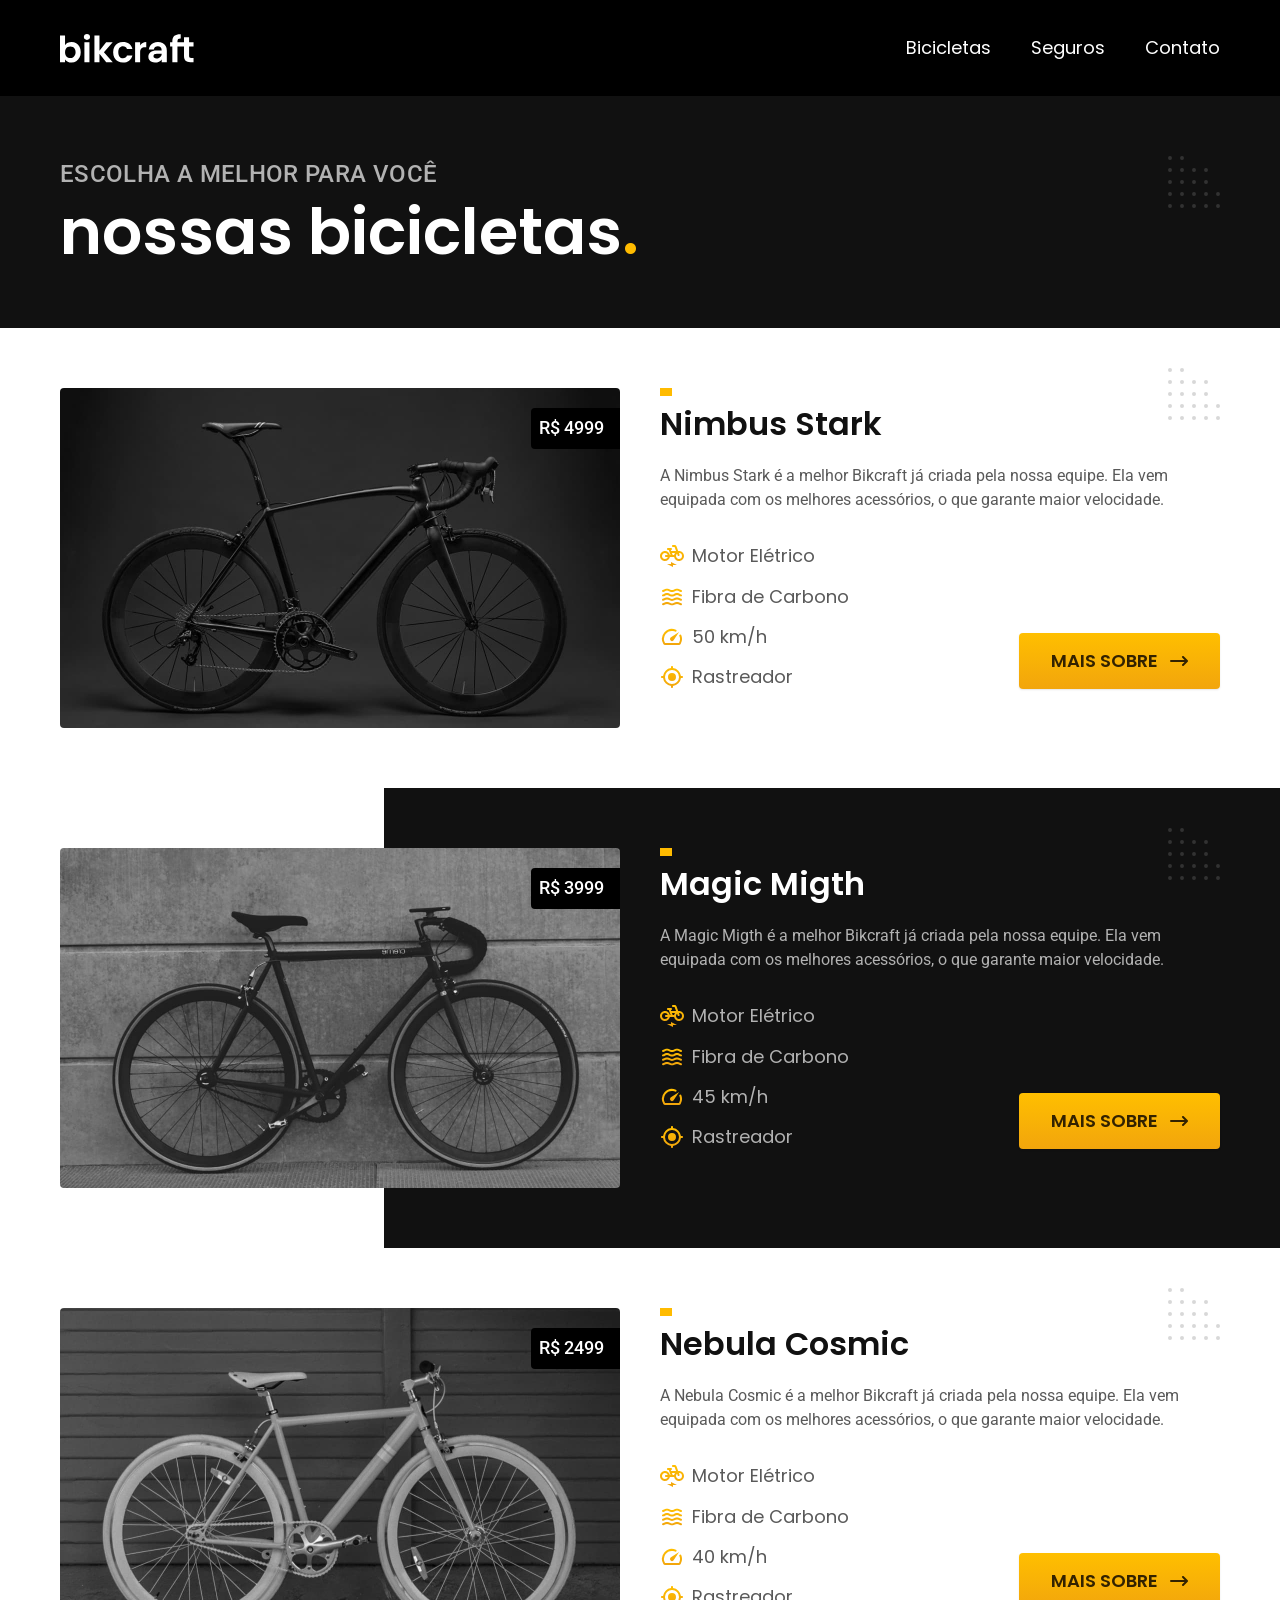
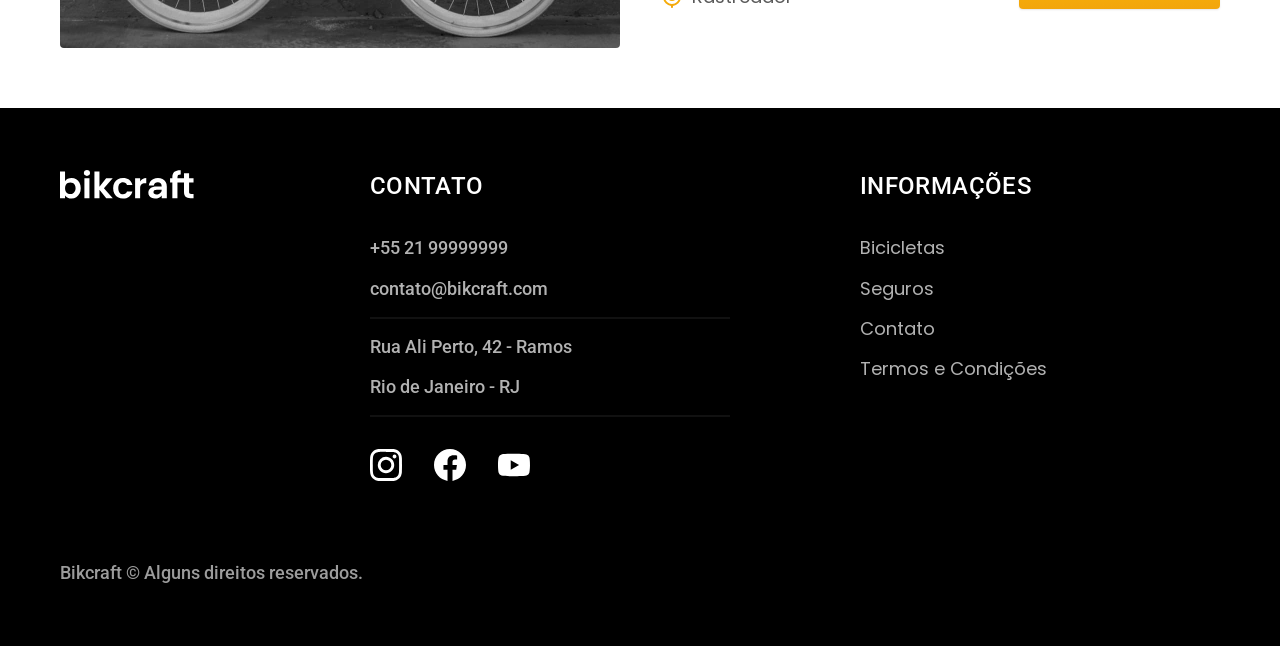
==== bicicletas.html @ 0c29f1a6 "projeto-final2" ====
<!DOCTYPE html>
<html lang="pt-br">

<head>
  <meta charset="UTF-8">
  <meta name="viewport" content="width=device-width, initial-scale=1.0">
  <title>Bicicletas | Bikcraft</title>
  <meta name="description" content="Bicicletas.">

  <link rel="preload" href="./css/style.css" as="style">
  <link rel="stylesheet" href="./css/style.css">

  <link rel="preconnect" href="https://fonts.googleapis.com">
  <link rel="preconnect" href="https://fonts.gstatic.com" crossorigin>
  <link href="https://fonts.googleapis.com/css2?family=Merriweather:ital,opsz,wght@1,18..144,900&family=Poppins:wght@400;600&family=Roboto:wght@500&display=swap" rel="stylesheet">
</head>

<body id="bicicletas">
  <header class="header-bg">
    <div class="header container">
      <a href="./"><img src="./img/bikcraft.svg" width="136" height="32" alt="Bikcraft"></a>

      <nav aria-label="primaria">
        <ul class="header-menu font-1-m cor-0">
          <li><a href="./bicicletas.html">Bicicletas</a></li>
          <li><a href="./seguros.html">Seguros</a></li>
          <li><a href="./contato.html">Contato</a></li>
        </ul>
      </nav>
    </div>
  </header>

  <main>
    <div class="titulo-bg">
      <div class="titulo container">
        <p class="font-2-l-b cor-5">Escolha a melhor para você</p>
        <h1 class="font-1-xxl cor-0">nossas bicicletas<span class="cor-p1">.</span></h1>
      </div>
    </div>

    <div class="bicicletas container">
      <div class="bicicletas-imagem">
        <img src="./img/bicicletas/nimbus.jpg" width="1120" height="680" alt="Bicicleta preta">
        <span class="font-2-m cor-0">R$ 4999</span>
      </div>
      <div class="bicicletas-conteudo">
        <h2 class="font-1-xl">Nimbus Stark</h2>
        <p class="font-2-s cor-8">A Nimbus Stark é a melhor Bikcraft já criada pela nossa equipe. Ela vem equipada com os melhores acessórios, o que garante maior velocidade.</p>
        <ul class="font-1-m cor-8">
          <li><img src="./img/icones/eletrica.svg" width="24" height="24" alt="">
            Motor Elétrico
          </li>
          <li><img src="./img/icones/carbono.svg" width="24" height="24" alt="">
            Fibra de Carbono
          </li>
          <li><img src="./img/icones/velocidade.svg" width="24" height="24" alt="">
            50 km/h
          </li>
          <li><img src="./img/icones/rastreador.svg" width="24" height="24" alt="">
            Rastreador
          </li>
        </ul>
        <a class="botao seta" href="./bicicletas/nimbus.html">Mais Sobre</a>
      </div>
    </div>

    <div class="bicicletas-bg">
      <div class="bicicletas container">
        <div class="bicicletas-imagem">
          <img src="./img/bicicletas/magic.jpg" width="1120" height="680" alt="Bicicleta preta">
          <span class="font-2-m cor-0">R$ 3999</span>
        </div>
        <div class="bicicletas-conteudo">
          <h2 class="font-1-xl cor-0">Magic Migth</h2>
          <p class="font-2-s cor-5">A Magic Migth é a melhor Bikcraft já criada pela nossa equipe. Ela vem equipada com os melhores acessórios, o que garante maior velocidade.</p>
          <ul class="font-1-m cor-5">
            <li><img src="./img/icones/eletrica.svg" width="24" height="24" alt="">
              Motor Elétrico
            </li>
            <li><img src="./img/icones/carbono.svg" width="24" height="24" alt="">
              Fibra de Carbono
            </li>
            <li><img src="./img/icones/velocidade.svg" width="24" height="24" alt="">
              45 km/h
            </li>
            <li><img src="./img/icones/rastreador.svg" width="24" height="24" alt="">
              Rastreador
            </li>
          </ul>
          <a class="botao seta" href="./bicicletas/magic.html">Mais Sobre</a>
        </div>
      </div>
    </div>

    <div class="bicicletas container">
      <div class="bicicletas-imagem">
        <img src="./img/bicicletas/nebula.jpg" width="1120" height="680" alt="Bicicleta preta">
        <span class="font-2-m cor-0">R$ 2499</span>
      </div>
      <div class="bicicletas-conteudo">
        <h2 class="font-1-xl">Nebula Cosmic</h2>
        <p class="font-2-s cor-8">A Nebula Cosmic é a melhor Bikcraft já criada pela nossa equipe. Ela vem equipada com os melhores acessórios, o que garante maior velocidade.</p>
        <ul class="font-1-m cor-8">
          <li><img src="./img/icones/eletrica.svg" width="24" height="24" alt="">
            Motor Elétrico
          </li>
          <li><img src="./img/icones/carbono.svg" width="24" height="24" alt="">
            Fibra de Carbono
          </li>
          <li><img src="./img/icones/velocidade.svg" width="24" height="24" alt="">
            40 km/h
          </li>
          <li><img src="./img/icones/rastreador.svg" width="24" height="24" alt="">
            Rastreador
          </li>
        </ul>
        <a class="botao seta" href="./bicicletas/nebula.html">Mais Sobre</a>
      </div>
    </div>

  </main>

  <footer class="footer-bg">
    <div class="footer container">
      <img src="./img/bikcraft.svg" width="136" height="32" alt="Bikcraft">
      <div class="footer-contato">
        <h3 class="font-2-l-b cor-0">Contato</h3>
        <ul class="font-2-m cor-5">
          <li><a href="tel:+552199999999">+55 21 99999999</a></li>
          <li><a href="mailto:contato@bikcraft.com">contato@bikcraft.com</a></li>
          <li>Rua Ali Perto, 42 - Ramos</li>
          <li>Rio de Janeiro - RJ</li>
        </ul>
        <div class="footer-redes">
          <a href="./">
            <img src="./img/redes/instagram.svg" width="32" height="32" alt="Instagram">
          </a>
          <a href="./">
            <img src="./img/redes/facebook.svg" width="32" height="32" alt="Facebook">
          </a>
          <a href="./">
            <img src="./img/redes/youtube.svg" width="32" height="32" alt="Youtube">
          </a>
        </div>
      </div>
      <div class="footer-informacoes">
        <h3 class="font-2-l-b cor-0">Informações</h3>
        <nav>
          <ul class="font-1-m cor-5">
            <li><a href="./bicicletas.html">Bicicletas</a></li>
            <li><a href="./seguros.html">Seguros</a></li>
            <li><a href="./contato.html">Contato</a></li>
            <li><a href="./termos.html">Termos e Condições</a></li>
          </ul>
        </nav>
      </div>
      <p class="footer-copy font-2-m cor-6">Bikcraft © Alguns direitos reservados.</p>
    </div>
  </footer>
---- css/style.css ----
@import "./global/global.css";
@import "./utilidades/tipografia.css";
@import "./utilidades/cores.css";

@import "./global/header.css";
@import "./global/footer.css";

/* Utilidades */
@import "./utilidades/componentes.css";
@import "./utilidades/formulario.css";

/* Home */
@import "./home/introducao.css";
@import "./home/tecnologia.css";
@import "./home/parceiros.css";
@import "./home/depoimento.css";

/* Bicicletas */
@import "./bicicletas/bicicletas-lista.css";
@import "./bicicletas/bicicletas.css";

/* Bicicleta */
@import "./bicicleta/bicicleta.css";
@import "./bicicleta/seguro.css";

/* Seguros */
@import "./seguros/seguros.css";
@import "./seguros/vantagens.css";
@import "./seguros/perguntas.css";

/* Contato */
@import "./contato/contato.css";
@import "./contato/lojas.css";

/* Orcamento */
@import "./orcamento/orcamento.css";

/* Termos */
@import "./termos/termos.css";
---- css/style.css ----
@import "./global/global.css";
@import "./utilidades/tipografia.css";
@import "./utilidades/cores.css";

@import "./global/header.css";
@import "./global/footer.css";

/* Utilidades */
@import "./utilidades/componentes.css";
@import "./utilidades/formulario.css";

/* Home */
@import "./home/introducao.css";
@import "./home/tecnologia.css";
@import "./home/parceiros.css";
@import "./home/depoimento.css";

/* Bicicletas */
@import "./bicicletas/bicicletas-lista.css";
@import "./bicicletas/bicicletas.css";

/* Bicicleta */
@import "./bicicleta/bicicleta.css";
@import "./bicicleta/seguro.css";

/* Seguros */
@import "./seguros/seguros.css";
@import "./seguros/vantagens.css";
@import "./seguros/perguntas.css";

/* Contato */
@import "./contato/contato.css";
@import "./contato/lojas.css";

/* Orcamento */
@import "./orcamento/orcamento.css";

/* Termos */
@import "./termos/termos.css";
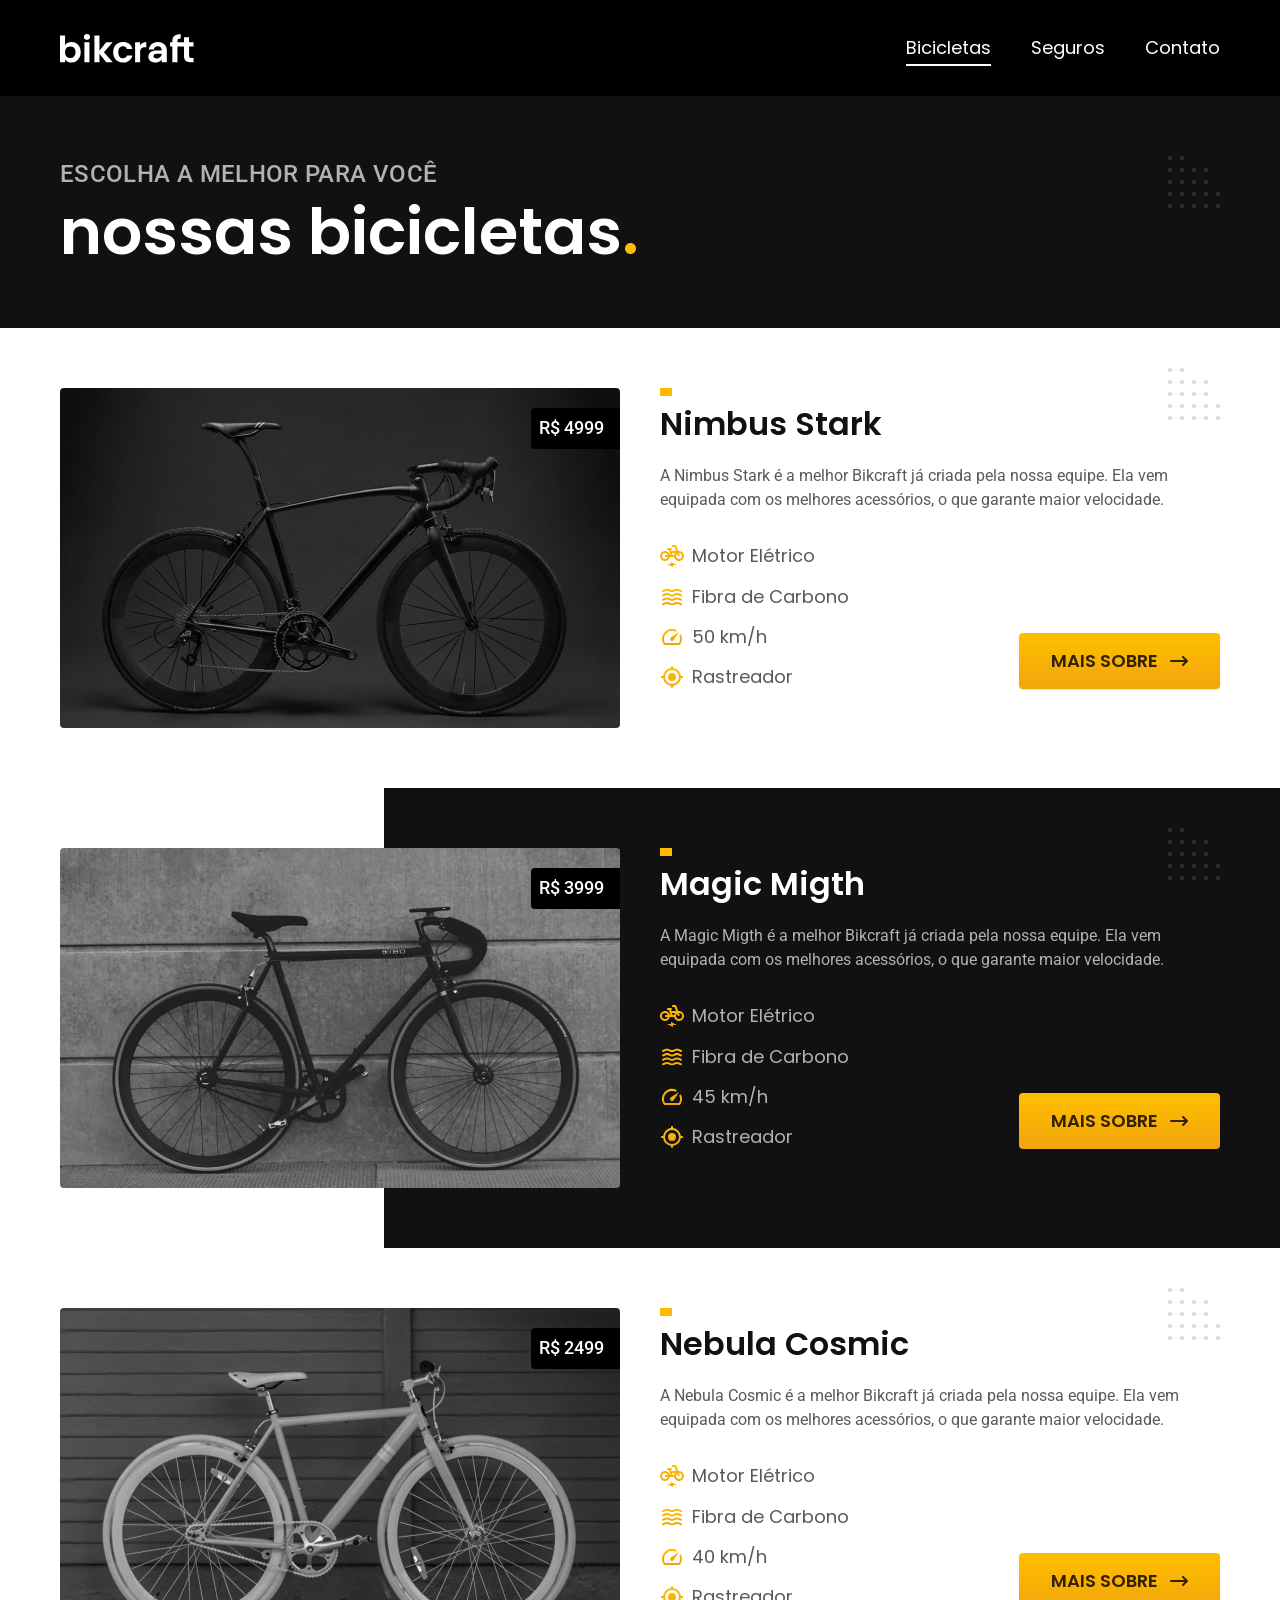
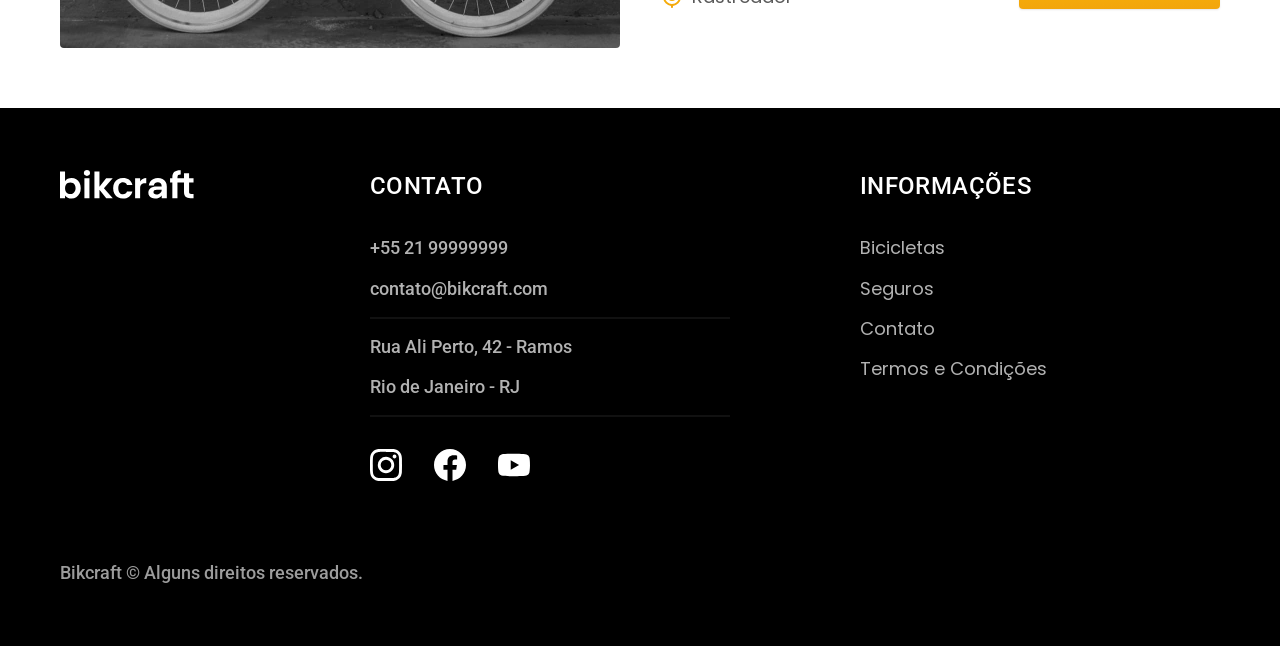
==== commit 50f55141: "otimizado para producao" ====
--- a/bicicletas.html
+++ b/bicicletas.html
@@ -7,12 +7,18 @@
   <title>Bicicletas | Bikcraft</title>
   <meta name="description" content="Bicicletas.">
 
-  <link rel="preload" href="./css/style.css" as="style">
-  <link rel="stylesheet" href="./css/style.css">
+  <script>
+    document.documentElement.classList.add('js')
+  </script>
+
+  <link rel="icon" href="./favicon.svg" type="image/svg+xml">
+  <link rel="preload" href="./css/style.min.css" as="style">
+  <link rel="stylesheet" href="./css/style.min.css">
 
   <link rel="preconnect" href="https://fonts.googleapis.com">
   <link rel="preconnect" href="https://fonts.gstatic.com" crossorigin>
   <link href="https://fonts.googleapis.com/css2?family=Merriweather:ital,opsz,wght@1,18..144,900&family=Poppins:wght@400;600&family=Roboto:wght@500&display=swap" rel="stylesheet">
+
 </head>
 
 <body id="bicicletas">
@@ -156,4 +162,8 @@
       </div>
       <p class="footer-copy font-2-m cor-6">Bikcraft © Alguns direitos reservados.</p>
     </div>
-  </footer>+  </footer>
+  <script src="./js/script.js"></script>
+</body>
+
+</html>
--- a/css/style.min.css
+++ b/css/style.min.css
@@ -0,0 +1 @@
+body{margin:0;font-family:Arial,Helvetica,sans-serif;color:#111}blockquote,dd,h1,h2,h3,h4,p,ul{margin:0}ul{padding:0;list-style:none}a{text-decoration:none;color:inherit}img{max-width:100%;height:auto;display:block}img[src$=".jpg"]{border-radius:4px}.font-1-xs{font:400 0.75rem/1.35 Poppins,sans-serif}.font-2-xs{font:400 0.875rem/1.43 Roboto,sans-serif}.font-1-s{font:400 1rem/1.5 Poppins,sans-serif}.font-2-s{font:400 1rem/1.5 Roboto,sans-serif}.font-1-m,.font-1-m-b{font:400 1.125rem/1.35 Poppins,sans-serif}.font-1-m-b{font-weight:600}.font-2-m{font:500 1.125rem/1.35 Roboto,sans-serif}.font-1-l{font:400 1.5rem/1.5 Poppins,sans-serif}.font-2-l,.font-2-l-b{font:400 1.5rem/1.5 Roboto,sans-serif}.font-2-l-b{font-weight:500;letter-spacing:.015em;text-transform:uppercase}.font-1-xl{font:600 2rem/1.25 Poppins,sans-serif}.font-2-xl{font:500 2rem/1.25 Roboto,sans-serif}.font-1-xxl{font:600 4rem/1.125 Poppins,sans-serif}@media (max-width:1200px){.font-1-xxl{font-size:3rem}.font-2-l,.font-2-l-b{font-size:1.125rem}}@media (max-width:800px){.font-1-xxl{font-size:2rem}.font-1-xl,.font-2-xl{font-size:1.5rem}}:root{--cor-0:#ffffff;--cor-1:#f7f7f7;--cor-2:#ededed;--cor-3:#dedede;--cor-4:#cccccc;--cor-5:#b2b2b2;--cor-6:#9c9c9c;--cor-7:#717171;--cor-8:#595959;--cor-9:#404040;--cor-10:#2e2e2e;--cor-11:#111111;--cor-12:#000000;--cor-p1:#ffbb00;--cor-p2:#e4a30b;--cor-p3:#a66f00;--cor-p4:#664400;--cor-p5:#332200}.cor-0{color:var(--cor-0)}.cor-1{color:var(--cor-1)}.cor-2{color:var(--cor-2)}.cor-3{color:var(--cor-3)}.cor-4{color:var(--cor-4)}.cor-5{color:var(--cor-5)}.cor-6{color:var(--cor-6)}.cor-7{color:var(--cor-7)}.cor-8{color:var(--cor-8)}.cor-9{color:var(--cor-9)}.cor-10{color:var(--cor-10)}.cor-11{color:var(--cor-11)}.cor-12{color:var(--cor-12)}.cor-p1{color:var(--cor-p1)}.cor-p2{color:var(--cor-p2)}.cor-p3{color:var(--cor-p3)}.cor-p4{color:var(--cor-p4)}.cor-p5{color:var(--cor-p5)}.js .fadeInDown{transform:translate3d(0,-20px,0)}.js .fadeInUp{transform:translate3d(0,20px,0)}.js .fadeInRight{transform:translate3d(20px,0,0)}.js .fadeInLeft{transform:translate3d(-20px,0,0)}.js [data-anime]{opacity:0}.js .anime{opacity:1;transform:none;transition:transform .8s,opacity .8s}.header-bg{background-color:var(--cor-12)}.header{display:flex;flex-wrap:wrap;gap:20px;justify-content:space-between;align-items:center;padding-top:20px;padding-bottom:20px}.header-menu{display:flex;flex-wrap:wrap;gap:40px}.header-menu a{display:inline-block;padding:16px 0;position:relative}.header-menu a:after{content:"";display:block;height:2px;width:0;background:var(--cor-0);margin-top:4px;transition:.3s;position:absolute}.header-menu a.ativo::after,.header-menu a:hover:after{width:100%}@media (max-width:800px){.header-menu{gap:20px}.header-menu a{background:var(--cor-11);padding:12px 16px;border-radius:4px}.header-menu a:hover{background-color:var(--cor-10)}.header a:after{display:none}}@media (max-width:600px){.header-menu{gap:12px}.header-menu a{padding:8px 12px;font-size:14px}}.footer-bg{background-color:var(--cor-12)}.footer{display:grid;grid-template-columns:3fr 5fr 4fr;gap:40px;padding-top:60px;padding-bottom:60px}.footer h3{margin-bottom:32px}.footer-contato ul{margin-bottom:32px}.footer-contato li:nth-child(2n):after{content:"";display:block;max-width:360px;height:2px;background:var(--cor-11);margin-top:16px}.footer li{margin-bottom:16px}.footer-redes{display:flex;gap:32px}.footer a:hover{color:var(--cor-0)}.footer-copy{grid-column:1/-1;margin-top:40px}@media (max-width:800px){.footer>img{display:none}.footer{grid-template-columns:1fr 1fr}}@media (max-width:600px){.footer{grid-template-columns:1fr;gap:60px}.footer-copy{margin-top:0}}.container{box-sizing:border-box;max-width:1200px;padding-left:20px;padding-right:20px;margin-left:auto;margin-right:auto}.botao{display:inline-block;padding:16px 32px;background:linear-gradient(#ffbf00,#f2a50c);border-radius:4px;box-shadow:0 1px 2px rgba(0,0,0,.1);text-transform:uppercase;color:var(--cor-p5);font:600 1.125rem/1.35 Poppins,sans-serif;max-width:max-content;border:none;cursor:pointer}.botao:hover{background:linear-gradient(#ffb60d,#e59317)}.botao.secundario{background:var(--cor-10);color:var(--cor-2)}.botao.secundario:hover{background:var(--cor-9)}.botao.seta{display:flex;align-items:center}.botao.seta::after{content:"";display:inline-block;width:18px;height:10px;margin-left:12px;background:url("../img/icones/seta.svg");transition:transform .2s}.botao.seta:hover::after{transform:translateX(4px)}@media (max-width:600px){.botao{padding:12px 16px;font-size:1rem}}.link{display:inline-block;color:var(--cor-p1);font:500 1.5rem/1.5 Poppins,sans-serif;text-transform:uppercase}.link::after{content:"";display:block;width:100%;height:4px;background-color:currentColor}.link:hover{color:var(--cor-0)}.titulo-bg{background-color:var(--cor-11);padding-top:60px;padding-bottom:60px}.titulo{background:url("../img/dec/top-right.svg") no-repeat top right 20px}.titulo p{margin-bottom:4px}@media (max-width:800){.titulo{padding-top:40px;padding-bottom:40px}.titulo p{font-size:1rem;text-transform:lowercase;font-weight:400}}.form{display:grid;grid-template-columns:1fr 1fr;gap:20px}.form label{display:block;font:400 1rem/1.5 Poppins,sans-serif;margin-bottom:4px}.form .col-2{grid-column:span 2}.form input[type=email],.form input[type=text],.form textarea{font:400 1rem/1.5 Roboto,sans-serif;background:var(--cor-1);border:1px solid var(--cor-2);padding:12px;border-radius:4px;width:100%;box-sizing:border-box}.form input[type=email]:focus,.form input[type=text]:focus,.form textarea:focus{outline:0;border-color:var(--cor-p1);background:var(--cor-0);box-shadow:0 0 0 2px #fea}@media (max-width:600px){.form{grid-template-columns:1fr}.form .col-2{grid-column:1}}.introducao-bg{background:var(--cor-12) url("../img/dec/bottom-left.svg") no-repeat bottom 160px left 20px;box-shadow:inset 0 -120px var(--cor-0)}.introducao{display:grid;grid-template-columns:1fr 1fr;gap:0 40px}.introducao-conteudo{align-self:end;padding-bottom:200px}.introducao img{width:100%;height:100%;object-fit:cover;border-radius:4px}.introducao h1{margin-bottom:32px}.introducao p{margin-bottom:20px}@media (max-width:800px){.introducao-bg{background:var(--cor-11);padding-top:40px;box-shadow:inset 0 -60px #fff}.introducao{grid-template-columns:1fr;gap:32px}.introducao-conteudo{padding-bottom:0}.introducao h1{margin-bottom:16px}.introducao img{height:300px;width:100%}}.tecnologia-bg{background-color:var(--cor-11);box-shadow:inset 0 80px var(--cor-0),inset 0 -80px var(--cor-0)}.tecnologia{display:grid;grid-template-columns:1fr 1fr;gap:40px}.tecnologia-imagem img{width:100%;height:100%;object-fit:cover;object-position:left}.tecnologia-conteudo{padding-top:160px;padding-bottom:160px}.tecnologia-conteudo>span{display:block;margin-bottom:20px}.tecnologia-conteudo h2{margin-bottom:32px}.tecnologia-conteudo>p{margin-bottom:20px}.tecnologia-conteudo a{margin-bottom:80px}.tecnologia-vantagens{display:flex;gap:40px}.tecnologia-vantagens h3{margin-bottom:8px;width:max-content}.tecnologia-vantagens img{width:24px;margin-bottom:8px}@media (max-width:800px){.tecnologia-bg{box-shadow:initial}.tecnologia{grid-template-columns:1fr}.tecnologia-conteudo{padding-top:60px;padding-bottom:60px}.tecnologia-imagem{display:none}.tecnologia a{margin-bottom:60px}}@media (max-width:600px){.tecnologia-vantagens{flex-direction:column}}.parceiros{padding-top:60px;padding-bottom:120px}.parceiros h2{margin-bottom:60px}.parceiros ul{padding:0 20px;max-width:1400px;display:grid;grid-template-columns:repeat(4,1fr);margin:0 auto}.parceiros li{display:flex;padding:32px;border-left:2px solid var(--cor-2)}.parceiros img{margin:auto}.parceiros li:first-child,.parceiros li:nth-child(5){border-left:none}.parceiros li:nth-child(n+5){border-top:2px solid var(--cor-2)}@media (max-width:800px){.parceiros{padding-bottom:60px}.parceiros h2{margin-bottom:20px}.parceiros ul{grid-template-columns:repeat(2,1fr)}.parceiros li:nth-child(n+3){border-top:2px solid var(--cor-2)}.parceiros li:nth-child(odd){border-left:none}}.depoimento{display:grid;grid-template-columns:1fr 1fr;background-color:var(--cor-p1);overflow:hidden}.depoimento img{width:100%;height:100%;object-fit:cover;border-radius:0}.depoimento-conteudo{padding:40px 40px 80px 80px;align-self:end;background:url("../img/dec/bottom-right-p.svg") no-repeat bottom 40px right 40px}.depoimento-conteudo p{max-width:32ch;font-family:Merriweather,serif;font-style:italic;font-weight:900;margin-bottom:32px;position:relative}.depoimento p::after,.depoimento p::before{font-size:5rem;color:var(--cor-p2);position:absolute}.depoimento p::before{content:"“";left:-50px;top:-20px}.depoimento p::after{content:"”"}@media (min-width:800px){.depoimento img{max-height:520px}}@media (max-width:800px){.depoimento{grid-template-columns:1fr;text-align:center}.depoimento img{max-height:200px}.depoimento-conteudo{padding:40px 20px;justify-self:center}}.bicicletas-lista{padding-top:60px;padding-bottom:120px}.bicicletas-lista h2{margin-bottom:40px}.bicicletas-lista ul{display:flex;gap:40px;padding:0 20px 20px 20px;max-width:1400px;margin-left:auto;margin-right:auto;overflow-x:auto}#bicicleta .bicicletas-lista ul{padding:0 0 20px 0}.bicicletas-lista li{flex:1;min-width:280px}.bicicletas-lista a{display:block}.bicicletas-lista img{margin-bottom:16px}.bicicletas-lista h3{margin-bottom:8px;display:flex;align-items:center}.bicicletas-lista h3::before{content:"";display:inline-block;height:8px;width:12px;margin-right:8px;background-color:var(--cor-p1);transition:width .2s}.bicicletas-lista a:hover h3::before{width:24px}.bicicletas-lista li span{padding-left:20px}@media (max-width:800px){.bicicletas-lista{padding-bottom:60px}.bicicletas-lista ul{gap:20px}}.bicicletas-bg{background:linear-gradient(to right,var(--cor-0) 30%,var(--cor-11) 0)}.bicicletas{display:grid;grid-template-columns:1fr 1fr;gap:40px;padding-top:60px;padding-bottom:60px;background:url("../img/dec/top-right.svg") no-repeat top 40px right 20px}.bicicletas-imagem{display:grid}.bicicletas-imagem img{grid-area:1/1}.bicicletas-imagem span{grid-area:1/1;place-self:start end;margin-top:20px;background:var(--cor-12);display:inline-block;padding:8px 16px 8px 8px;border-radius:4px 0 0 4px}.bicicletas-conteudo{display:grid;grid-template-columns:1fr auto;align-content:start}.bicicletas h2,.bicicletas p{grid-column:1/-1}.bicicletas h2{margin-bottom:20px}.bicicletas h2::before{content:"";display:block;width:12px;height:8px;background-color:var(--cor-p1);margin-bottom:8px}.bicicletas p{margin-bottom:32px}.bicicletas a{place-self:end}.bicicletas li{display:flex;align-items:center}.bicicletas ul{display:grid;gap:16px}.bicicletas-conteudo img{width:24px;margin-right:8px}@media (max-width:800px){.bicicletas-bg{background:var(--cor-11)}.bicicletas{grid-template-columns:1fr;gap:20px;padding-top:40px;padding-bottom:40px}}@media (max-width:600px){.bicicletas-conteudo{grid-template-columns:1fr}.bicicletas ul{font-size:1rem;grid-template-columns:1fr 1fr;margin-bottom:32px}.bicicletas a{place-self:start}}.bicicleta{display:grid;grid-template-columns:1fr 1fr;align-items:start;gap:40px;padding-top:60px;padding-bottom:60px}#bicicleta .titulo p{text-transform:uppercase}.bicicleta-imagens{display:flex;flex-wrap:wrap;gap:20px}.bicicleta-imagens img{flex:1;min-width:200px}.bicicleta-imagens img:first-child{min-width:100%}.bicicleta-conteudo>p{margin-bottom:32px}.bicicleta-comprar{display:grid;grid-template-columns:max-content auto;align-items:center;justify-items:start;gap:8px 12px;margin-bottom:40px}.bicicleta-comprar a{grid-row:span 2}.bicicleta-comprar span{display:flex;align-items:center;background-color:var(--cor-12);gap:8px;padding:4px 8px;border-radius:4px}.bicicleta-conteudo h2{text-transform:uppercase;letter-spacing:.015em;margin-bottom:12px}.bicicleta-ficha,.bicicleta-informacoes{padding:32px;background-color:var(--cor-12);border-radius:4px}.bicicleta-informacoes{margin-bottom:40px;display:grid;grid-template-columns:1fr 1fr;gap:32px}.bicicleta-informacoes img{width:24px;margin-bottom:8px}.bicicleta-informacoes h3{margin-bottom:8px}.bicicleta-ficha li{padding:4px 0;display:flex;justify-content:space-between;border-bottom:1px solid var(--cor-11)}.bicicleta-ficha li:last-child{border-bottom:none}.bicicleta-ficha span{color:var(--cor-6)}@media (max-width:800px){.bicicleta{grid-template-columns:1fr;padding-top:40px;padding-bottom:40px}.bicicleta-imagens{grid-row:2}}@media (max-width:400px){.bicicleta-informacoes{grid-template-columns:1fr}.bicicleta-comprar{grid-template-columns:1fr}}.seguro-bg{background-color:var(--cor-11);box-shadow:inset 0 120px var(--cor-0),inset 0 -120px var(--cor-12)}.seguro{display:grid;grid-template-columns:1fr 1fr;gap:40px}.seguro-imagem img{width:100%;height:100%;object-fit:cover}.seguro-conteudo{padding-top:180px;padding-bottom:180px}.seguro h2{margin-bottom:32px}.seguro p{margin-bottom:20px}@media (max-width:800px){.seguro-bg{box-shadow:inset 0 -60px var(--cor-12)}.seguro{grid-template-columns:1fr}.seguro-conteudo{grid-row:1;padding-top:40px;padding-bottom:0}}.seguros-bg{background:var(--cor-11)}.seguros{padding-top:60px;padding-bottom:60px;display:grid;grid-template-columns:1fr 1fr;gap:40px;align-items:center}#seguros .seguros{padding-top:0}.seguros h2{grid-column:1/-1}.seguros-item{background-color:var(--cor-12);padding:32px 32px 32px 60px;display:grid;grid-template-columns:1fr auto;border-radius:4px}.seguros-item h3{margin-bottom:40px}.seguros-item span{grid-column:2;display:block;text-align:right}.seguros-item ul{grid-column:1/-1;margin-bottom:32px}.seguros-item li{display:flex;align-items:center;position:relative}.seguros-item li+li{margin-top:20px}.seguros-item li::before{content:"";display:inline-block;width:13px;height:9px;background-image:url("../img/icones/lista.svg");position:absolute;left:-21px}.seguros-item a{grid-column:1/-1}@media (max-width:800px){.seguros{grid-template-columns:1fr}}.vantagens-bg{background-color:var(--cor-12)}.vantagens{padding-top:120px;padding-bottom:120px}.vantagens h2{margin-bottom:60px}.vantagens ul{display:grid;grid-template-columns:repeat(auto-fit,minmax(280px,max-content));gap:40px 80px}.vantagens h3,.vantagens img{margin-bottom:8px}@media (max-width:800px){.vantagens{padding-top:60px;padding-bottom:60px}.vantagens h2{margin-bottom:40px}.vantagens ul{gap:20px}}.perguntas{padding-top:120px;padding-bottom:120px}.perguntas h2{margin-bottom:60px}.perguntas dl>div{padding:20px;border-radius:4px}.perguntas dl>div:nth-child(odd){background-color:var(--cor-1)}.perguntas button{display:grid;grid-template-columns:auto 1fr auto;align-items:center;gap:8px;cursor:pointer;border:none;background:0 0;width:100%;text-align:left}.perguntas button::before{content:"";display:inline-block;width:12px;height:8px;background-color:var(--cor-p1)}.perguntas button::after{content:"";display:inline-block;width:14px;height:6px;background:url("../img/icones/seta-abrir.svg");transition:.3s}.perguntas button:hover::after,.perguntas button[aria-expanded=true]::after{transform:rotate(180deg)}.js .perguntas dd{display:none}.js .perguntas dd.ativa{display:block}.perguntas dd{padding-left:20px;padding-top:16px;max-width:80ch}@media (max-width:800px){.perguntas{padding-top:60px;padding-bottom:60px}.perguntas h2{margin-bottom:40px}}#contato{background:linear-gradient(var(--cor-11) 600px,var(--cor-1) 0)}.contato{display:grid;grid-template-columns:5fr 7fr}.contato-dados,.contato-formulario{padding:60px;box-shadow:0 1px 2px rgba(0,0,0,.1)}.contato-dados{border-radius:5px 0 0 5px;background:var(--cor-12) url("../img/dec/bottom-left.svg") no-repeat bottom 20px left 20px}.contato-formulario{border-radius:0 5px 5px 0;background:var(--cor-0) url("../img/dec/bottom-right.svg") no-repeat bottom 20px right 20px}.contato-dados h2{margin-bottom:60px}.contato-endereco{margin-bottom:32px;padding-left:28px;background:url("../img/icones/local.svg") no-repeat 0 2px}.contato-endereco p{margin-bottom:8px}.contato-meios a{display:block;max-width:max-content;margin-bottom:8px;padding-left:28px}.contato-meios a:hover{color:var(--cor-0)}.contato-meios a:first-child{background:url("../img/icones/email.svg") no-repeat 0 2px}.contato-meios a:nth-child(2){margin-bottom:32px}.contato-meios a:nth-child(3){background:url("../img/icones/telefone.svg") no-repeat 0 2px;margin-bottom:60px}.contato-redes{display:flex;gap:32px;padding-left:28px}@media (max-width:800px){.contato{grid-template-columns:1fr}.contato-dados,.contato-formulario{padding:20px}.contato-dados{border-radius:5px 5px 0 0;background:var(--cor-12)}.contato-formulario{border-radius:0 0 5px 5px}.contato-dados h2,.contato-meios a:nth-child(3){margin-bottom:32px}.contato-redes{margin-bottom:12px}}.lojas{display:grid;grid-template-columns:1fr 1fr;gap:0 40px;padding-top:120px;padding-bottom:120px}.lojas h2{grid-column:1/-1;margin-bottom:60px}.lojas img{border-radius:4px 4px 0 0}.lojas-item{border-radius:4px;background:var(--cor-0);box-shadow:0 1px 2px rgba(0,0,0,.1)}.lojas-conteudo{display:grid;grid-template-columns:1fr 1fr;gap:32px 16px;padding:32px}.lojas-conteudo h3,.lojas-tempo{grid-column:1/-1}.lojas-dados{display:grid;gap:8px;border-left:2px solid var(--cor-2);padding-left:12px}.lojas-tempo{display:flex;align-items:center;gap:8px}@media (max-width:800px){.lojas{gap:20px;padding-top:60px;padding-bottom:60px}.lojas h2{margin-bottom:32px}.lojas-conteudo{grid-template-columns:1fr}}@media (max-width:600px){.lojas{grid-template-columns:1fr}}#orcamento{background:linear-gradient(var(--cor-11) 600px,var(--cor-1) 0)}.orcamento{display:grid;grid-template-columns:5fr 7fr;padding-bottom:120px}.orcamento h2{text-transform:uppercase;position:relative;display:flex;align-items:center}.orcamento h2::before{content:"";display:inline-block;width:4px;height:8px;background-color:var(--cor-p1);position:absolute;left:-12px}.orcamento-dados,.orcamento-produto{padding:60px;box-shadow:0 1px 2px rgba(0,0,0,.1)}.orcamento-produto{border-radius:5px 0 0 5px;background:var(--cor-12) url("../img/dec/bottom-left.svg") no-repeat bottom 20px left 20px;display:grid;grid-template-columns:1fr 1fr;gap:20px;align-content:start}.orcamento-produto>*{grid-column:1/-1}.orcamento-produto>label{grid-column:initial}.orcamento-produto label{font:400 1rem/1.5 Poppins,sans-serif;color:var(--cor-4);background-color:var(--cor-10);padding:12px 16px;border-radius:4px;cursor:pointer;display:grid;grid-template-columns:auto 1fr auto;align-items:center;border:1px solid var(--cor-10)}.orcamento-produto input:checked+label{background:var(--cor-0);color:var(--cor-11)}.orcamento-produto label::before{content:"";display:inline-block;box-sizing:border-box;width:12px;height:12px;border:1px solid var(--cor-6);border-radius:50%;margin-right:8px}.orcamento-produto input:checked+label::before{border-color:var(--cor-7);box-shadow:inset 0 0 0 3px var(--cor-0),inset 0 0 0 6px var(--cor-7)}.orcamento-produto label:hover{background-color:var(--cor-9);border-color:var(--cor-9)}.orcamento-produto input:focus+label{box-shadow:0 0 0 2px var(--cor-p1);border-color:var(--cor-12)}.orcamento-produto label span{display:none}.orcamento-produto input:checked+label span{display:inline-block}.orcamento-produto input{opacity:0;position:absolute;pointer-events:none}.orcamento-dados{border-radius:0 5px 5px 0;background:var(--cor-0) url("../img/dec/bottom-right.svg") no-repeat bottom 20px right 20px}.orcamento-conteudo{display:none}.orcamento-conteudo h2,.orcamento-dados h2:nth-of-type(n+2){margin-top:20px}#bikcraft:checked~#orcamento-bikcraft,#seguro:checked~#orcamento-seguro{display:grid;gap:20px}.orcamento-detalhes{display:none;background:var(--cor-0);padding:20px;grid-template-columns:1fr 1fr;border-radius:4px;align-items:center}.orcamento-detalhes li{display:flex;align-items:center;margin-bottom:8px}.orcamento-detalhes li img{width:16px;margin-right:8px}.orcamento-produto input:checked+label+.orcamento-detalhes{display:grid}@media (max-width:1200px){.orcamento-dados,.orcamento-produto{padding:32px}}@media (max-width:800px){.orcamento{grid-template-columns:1fr}.orcamento-produto{border-radius:5px 5px 0 0;background:var(--cor-12)}.orcamento-dados{border-radius:0 0 5px 5px}}@media (max-width:400px){.orcamento-produto{grid-template-columns:1fr}}.termos{padding-top:80px;padding-bottom:80px}.termos h2{font-weight:600;margin-bottom:20px}.termos p+h2{margin-top:40px}.termos p{max-width:75ch;margin-bottom:24px}
--- a/css/style.min.css
+++ b/css/style.min.css
@@ -0,0 +1 @@
+body{margin:0;font-family:Arial,Helvetica,sans-serif;color:#111}blockquote,dd,h1,h2,h3,h4,p,ul{margin:0}ul{padding:0;list-style:none}a{text-decoration:none;color:inherit}img{max-width:100%;height:auto;display:block}img[src$=".jpg"]{border-radius:4px}.font-1-xs{font:400 0.75rem/1.35 Poppins,sans-serif}.font-2-xs{font:400 0.875rem/1.43 Roboto,sans-serif}.font-1-s{font:400 1rem/1.5 Poppins,sans-serif}.font-2-s{font:400 1rem/1.5 Roboto,sans-serif}.font-1-m,.font-1-m-b{font:400 1.125rem/1.35 Poppins,sans-serif}.font-1-m-b{font-weight:600}.font-2-m{font:500 1.125rem/1.35 Roboto,sans-serif}.font-1-l{font:400 1.5rem/1.5 Poppins,sans-serif}.font-2-l,.font-2-l-b{font:400 1.5rem/1.5 Roboto,sans-serif}.font-2-l-b{font-weight:500;letter-spacing:.015em;text-transform:uppercase}.font-1-xl{font:600 2rem/1.25 Poppins,sans-serif}.font-2-xl{font:500 2rem/1.25 Roboto,sans-serif}.font-1-xxl{font:600 4rem/1.125 Poppins,sans-serif}@media (max-width:1200px){.font-1-xxl{font-size:3rem}.font-2-l,.font-2-l-b{font-size:1.125rem}}@media (max-width:800px){.font-1-xxl{font-size:2rem}.font-1-xl,.font-2-xl{font-size:1.5rem}}:root{--cor-0:#ffffff;--cor-1:#f7f7f7;--cor-2:#ededed;--cor-3:#dedede;--cor-4:#cccccc;--cor-5:#b2b2b2;--cor-6:#9c9c9c;--cor-7:#717171;--cor-8:#595959;--cor-9:#404040;--cor-10:#2e2e2e;--cor-11:#111111;--cor-12:#000000;--cor-p1:#ffbb00;--cor-p2:#e4a30b;--cor-p3:#a66f00;--cor-p4:#664400;--cor-p5:#332200}.cor-0{color:var(--cor-0)}.cor-1{color:var(--cor-1)}.cor-2{color:var(--cor-2)}.cor-3{color:var(--cor-3)}.cor-4{color:var(--cor-4)}.cor-5{color:var(--cor-5)}.cor-6{color:var(--cor-6)}.cor-7{color:var(--cor-7)}.cor-8{color:var(--cor-8)}.cor-9{color:var(--cor-9)}.cor-10{color:var(--cor-10)}.cor-11{color:var(--cor-11)}.cor-12{color:var(--cor-12)}.cor-p1{color:var(--cor-p1)}.cor-p2{color:var(--cor-p2)}.cor-p3{color:var(--cor-p3)}.cor-p4{color:var(--cor-p4)}.cor-p5{color:var(--cor-p5)}.js .fadeInDown{transform:translate3d(0,-20px,0)}.js .fadeInUp{transform:translate3d(0,20px,0)}.js .fadeInRight{transform:translate3d(20px,0,0)}.js .fadeInLeft{transform:translate3d(-20px,0,0)}.js [data-anime]{opacity:0}.js .anime{opacity:1;transform:none;transition:transform .8s,opacity .8s}.header-bg{background-color:var(--cor-12)}.header{display:flex;flex-wrap:wrap;gap:20px;justify-content:space-between;align-items:center;padding-top:20px;padding-bottom:20px}.header-menu{display:flex;flex-wrap:wrap;gap:40px}.header-menu a{display:inline-block;padding:16px 0;position:relative}.header-menu a:after{content:"";display:block;height:2px;width:0;background:var(--cor-0);margin-top:4px;transition:.3s;position:absolute}.header-menu a.ativo::after,.header-menu a:hover:after{width:100%}@media (max-width:800px){.header-menu{gap:20px}.header-menu a{background:var(--cor-11);padding:12px 16px;border-radius:4px}.header-menu a:hover{background-color:var(--cor-10)}.header a:after{display:none}}@media (max-width:600px){.header-menu{gap:12px}.header-menu a{padding:8px 12px;font-size:14px}}.footer-bg{background-color:var(--cor-12)}.footer{display:grid;grid-template-columns:3fr 5fr 4fr;gap:40px;padding-top:60px;padding-bottom:60px}.footer h3{margin-bottom:32px}.footer-contato ul{margin-bottom:32px}.footer-contato li:nth-child(2n):after{content:"";display:block;max-width:360px;height:2px;background:var(--cor-11);margin-top:16px}.footer li{margin-bottom:16px}.footer-redes{display:flex;gap:32px}.footer a:hover{color:var(--cor-0)}.footer-copy{grid-column:1/-1;margin-top:40px}@media (max-width:800px){.footer>img{display:none}.footer{grid-template-columns:1fr 1fr}}@media (max-width:600px){.footer{grid-template-columns:1fr;gap:60px}.footer-copy{margin-top:0}}.container{box-sizing:border-box;max-width:1200px;padding-left:20px;padding-right:20px;margin-left:auto;margin-right:auto}.botao{display:inline-block;padding:16px 32px;background:linear-gradient(#ffbf00,#f2a50c);border-radius:4px;box-shadow:0 1px 2px rgba(0,0,0,.1);text-transform:uppercase;color:var(--cor-p5);font:600 1.125rem/1.35 Poppins,sans-serif;max-width:max-content;border:none;cursor:pointer}.botao:hover{background:linear-gradient(#ffb60d,#e59317)}.botao.secundario{background:var(--cor-10);color:var(--cor-2)}.botao.secundario:hover{background:var(--cor-9)}.botao.seta{display:flex;align-items:center}.botao.seta::after{content:"";display:inline-block;width:18px;height:10px;margin-left:12px;background:url("../img/icones/seta.svg");transition:transform .2s}.botao.seta:hover::after{transform:translateX(4px)}@media (max-width:600px){.botao{padding:12px 16px;font-size:1rem}}.link{display:inline-block;color:var(--cor-p1);font:500 1.5rem/1.5 Poppins,sans-serif;text-transform:uppercase}.link::after{content:"";display:block;width:100%;height:4px;background-color:currentColor}.link:hover{color:var(--cor-0)}.titulo-bg{background-color:var(--cor-11);padding-top:60px;padding-bottom:60px}.titulo{background:url("../img/dec/top-right.svg") no-repeat top right 20px}.titulo p{margin-bottom:4px}@media (max-width:800){.titulo{padding-top:40px;padding-bottom:40px}.titulo p{font-size:1rem;text-transform:lowercase;font-weight:400}}.form{display:grid;grid-template-columns:1fr 1fr;gap:20px}.form label{display:block;font:400 1rem/1.5 Poppins,sans-serif;margin-bottom:4px}.form .col-2{grid-column:span 2}.form input[type=email],.form input[type=text],.form textarea{font:400 1rem/1.5 Roboto,sans-serif;background:var(--cor-1);border:1px solid var(--cor-2);padding:12px;border-radius:4px;width:100%;box-sizing:border-box}.form input[type=email]:focus,.form input[type=text]:focus,.form textarea:focus{outline:0;border-color:var(--cor-p1);background:var(--cor-0);box-shadow:0 0 0 2px #fea}@media (max-width:600px){.form{grid-template-columns:1fr}.form .col-2{grid-column:1}}.introducao-bg{background:var(--cor-12) url("../img/dec/bottom-left.svg") no-repeat bottom 160px left 20px;box-shadow:inset 0 -120px var(--cor-0)}.introducao{display:grid;grid-template-columns:1fr 1fr;gap:0 40px}.introducao-conteudo{align-self:end;padding-bottom:200px}.introducao img{width:100%;height:100%;object-fit:cover;border-radius:4px}.introducao h1{margin-bottom:32px}.introducao p{margin-bottom:20px}@media (max-width:800px){.introducao-bg{background:var(--cor-11);padding-top:40px;box-shadow:inset 0 -60px #fff}.introducao{grid-template-columns:1fr;gap:32px}.introducao-conteudo{padding-bottom:0}.introducao h1{margin-bottom:16px}.introducao img{height:300px;width:100%}}.tecnologia-bg{background-color:var(--cor-11);box-shadow:inset 0 80px var(--cor-0),inset 0 -80px var(--cor-0)}.tecnologia{display:grid;grid-template-columns:1fr 1fr;gap:40px}.tecnologia-imagem img{width:100%;height:100%;object-fit:cover;object-position:left}.tecnologia-conteudo{padding-top:160px;padding-bottom:160px}.tecnologia-conteudo>span{display:block;margin-bottom:20px}.tecnologia-conteudo h2{margin-bottom:32px}.tecnologia-conteudo>p{margin-bottom:20px}.tecnologia-conteudo a{margin-bottom:80px}.tecnologia-vantagens{display:flex;gap:40px}.tecnologia-vantagens h3{margin-bottom:8px;width:max-content}.tecnologia-vantagens img{width:24px;margin-bottom:8px}@media (max-width:800px){.tecnologia-bg{box-shadow:initial}.tecnologia{grid-template-columns:1fr}.tecnologia-conteudo{padding-top:60px;padding-bottom:60px}.tecnologia-imagem{display:none}.tecnologia a{margin-bottom:60px}}@media (max-width:600px){.tecnologia-vantagens{flex-direction:column}}.parceiros{padding-top:60px;padding-bottom:120px}.parceiros h2{margin-bottom:60px}.parceiros ul{padding:0 20px;max-width:1400px;display:grid;grid-template-columns:repeat(4,1fr);margin:0 auto}.parceiros li{display:flex;padding:32px;border-left:2px solid var(--cor-2)}.parceiros img{margin:auto}.parceiros li:first-child,.parceiros li:nth-child(5){border-left:none}.parceiros li:nth-child(n+5){border-top:2px solid var(--cor-2)}@media (max-width:800px){.parceiros{padding-bottom:60px}.parceiros h2{margin-bottom:20px}.parceiros ul{grid-template-columns:repeat(2,1fr)}.parceiros li:nth-child(n+3){border-top:2px solid var(--cor-2)}.parceiros li:nth-child(odd){border-left:none}}.depoimento{display:grid;grid-template-columns:1fr 1fr;background-color:var(--cor-p1);overflow:hidden}.depoimento img{width:100%;height:100%;object-fit:cover;border-radius:0}.depoimento-conteudo{padding:40px 40px 80px 80px;align-self:end;background:url("../img/dec/bottom-right-p.svg") no-repeat bottom 40px right 40px}.depoimento-conteudo p{max-width:32ch;font-family:Merriweather,serif;font-style:italic;font-weight:900;margin-bottom:32px;position:relative}.depoimento p::after,.depoimento p::before{font-size:5rem;color:var(--cor-p2);position:absolute}.depoimento p::before{content:"“";left:-50px;top:-20px}.depoimento p::after{content:"”"}@media (min-width:800px){.depoimento img{max-height:520px}}@media (max-width:800px){.depoimento{grid-template-columns:1fr;text-align:center}.depoimento img{max-height:200px}.depoimento-conteudo{padding:40px 20px;justify-self:center}}.bicicletas-lista{padding-top:60px;padding-bottom:120px}.bicicletas-lista h2{margin-bottom:40px}.bicicletas-lista ul{display:flex;gap:40px;padding:0 20px 20px 20px;max-width:1400px;margin-left:auto;margin-right:auto;overflow-x:auto}#bicicleta .bicicletas-lista ul{padding:0 0 20px 0}.bicicletas-lista li{flex:1;min-width:280px}.bicicletas-lista a{display:block}.bicicletas-lista img{margin-bottom:16px}.bicicletas-lista h3{margin-bottom:8px;display:flex;align-items:center}.bicicletas-lista h3::before{content:"";display:inline-block;height:8px;width:12px;margin-right:8px;background-color:var(--cor-p1);transition:width .2s}.bicicletas-lista a:hover h3::before{width:24px}.bicicletas-lista li span{padding-left:20px}@media (max-width:800px){.bicicletas-lista{padding-bottom:60px}.bicicletas-lista ul{gap:20px}}.bicicletas-bg{background:linear-gradient(to right,var(--cor-0) 30%,var(--cor-11) 0)}.bicicletas{display:grid;grid-template-columns:1fr 1fr;gap:40px;padding-top:60px;padding-bottom:60px;background:url("../img/dec/top-right.svg") no-repeat top 40px right 20px}.bicicletas-imagem{display:grid}.bicicletas-imagem img{grid-area:1/1}.bicicletas-imagem span{grid-area:1/1;place-self:start end;margin-top:20px;background:var(--cor-12);display:inline-block;padding:8px 16px 8px 8px;border-radius:4px 0 0 4px}.bicicletas-conteudo{display:grid;grid-template-columns:1fr auto;align-content:start}.bicicletas h2,.bicicletas p{grid-column:1/-1}.bicicletas h2{margin-bottom:20px}.bicicletas h2::before{content:"";display:block;width:12px;height:8px;background-color:var(--cor-p1);margin-bottom:8px}.bicicletas p{margin-bottom:32px}.bicicletas a{place-self:end}.bicicletas li{display:flex;align-items:center}.bicicletas ul{display:grid;gap:16px}.bicicletas-conteudo img{width:24px;margin-right:8px}@media (max-width:800px){.bicicletas-bg{background:var(--cor-11)}.bicicletas{grid-template-columns:1fr;gap:20px;padding-top:40px;padding-bottom:40px}}@media (max-width:600px){.bicicletas-conteudo{grid-template-columns:1fr}.bicicletas ul{font-size:1rem;grid-template-columns:1fr 1fr;margin-bottom:32px}.bicicletas a{place-self:start}}.bicicleta{display:grid;grid-template-columns:1fr 1fr;align-items:start;gap:40px;padding-top:60px;padding-bottom:60px}#bicicleta .titulo p{text-transform:uppercase}.bicicleta-imagens{display:flex;flex-wrap:wrap;gap:20px}.bicicleta-imagens img{flex:1;min-width:200px}.bicicleta-imagens img:first-child{min-width:100%}.bicicleta-conteudo>p{margin-bottom:32px}.bicicleta-comprar{display:grid;grid-template-columns:max-content auto;align-items:center;justify-items:start;gap:8px 12px;margin-bottom:40px}.bicicleta-comprar a{grid-row:span 2}.bicicleta-comprar span{display:flex;align-items:center;background-color:var(--cor-12);gap:8px;padding:4px 8px;border-radius:4px}.bicicleta-conteudo h2{text-transform:uppercase;letter-spacing:.015em;margin-bottom:12px}.bicicleta-ficha,.bicicleta-informacoes{padding:32px;background-color:var(--cor-12);border-radius:4px}.bicicleta-informacoes{margin-bottom:40px;display:grid;grid-template-columns:1fr 1fr;gap:32px}.bicicleta-informacoes img{width:24px;margin-bottom:8px}.bicicleta-informacoes h3{margin-bottom:8px}.bicicleta-ficha li{padding:4px 0;display:flex;justify-content:space-between;border-bottom:1px solid var(--cor-11)}.bicicleta-ficha li:last-child{border-bottom:none}.bicicleta-ficha span{color:var(--cor-6)}@media (max-width:800px){.bicicleta{grid-template-columns:1fr;padding-top:40px;padding-bottom:40px}.bicicleta-imagens{grid-row:2}}@media (max-width:400px){.bicicleta-informacoes{grid-template-columns:1fr}.bicicleta-comprar{grid-template-columns:1fr}}.seguro-bg{background-color:var(--cor-11);box-shadow:inset 0 120px var(--cor-0),inset 0 -120px var(--cor-12)}.seguro{display:grid;grid-template-columns:1fr 1fr;gap:40px}.seguro-imagem img{width:100%;height:100%;object-fit:cover}.seguro-conteudo{padding-top:180px;padding-bottom:180px}.seguro h2{margin-bottom:32px}.seguro p{margin-bottom:20px}@media (max-width:800px){.seguro-bg{box-shadow:inset 0 -60px var(--cor-12)}.seguro{grid-template-columns:1fr}.seguro-conteudo{grid-row:1;padding-top:40px;padding-bottom:0}}.seguros-bg{background:var(--cor-11)}.seguros{padding-top:60px;padding-bottom:60px;display:grid;grid-template-columns:1fr 1fr;gap:40px;align-items:center}#seguros .seguros{padding-top:0}.seguros h2{grid-column:1/-1}.seguros-item{background-color:var(--cor-12);padding:32px 32px 32px 60px;display:grid;grid-template-columns:1fr auto;border-radius:4px}.seguros-item h3{margin-bottom:40px}.seguros-item span{grid-column:2;display:block;text-align:right}.seguros-item ul{grid-column:1/-1;margin-bottom:32px}.seguros-item li{display:flex;align-items:center;position:relative}.seguros-item li+li{margin-top:20px}.seguros-item li::before{content:"";display:inline-block;width:13px;height:9px;background-image:url("../img/icones/lista.svg");position:absolute;left:-21px}.seguros-item a{grid-column:1/-1}@media (max-width:800px){.seguros{grid-template-columns:1fr}}.vantagens-bg{background-color:var(--cor-12)}.vantagens{padding-top:120px;padding-bottom:120px}.vantagens h2{margin-bottom:60px}.vantagens ul{display:grid;grid-template-columns:repeat(auto-fit,minmax(280px,max-content));gap:40px 80px}.vantagens h3,.vantagens img{margin-bottom:8px}@media (max-width:800px){.vantagens{padding-top:60px;padding-bottom:60px}.vantagens h2{margin-bottom:40px}.vantagens ul{gap:20px}}.perguntas{padding-top:120px;padding-bottom:120px}.perguntas h2{margin-bottom:60px}.perguntas dl>div{padding:20px;border-radius:4px}.perguntas dl>div:nth-child(odd){background-color:var(--cor-1)}.perguntas button{display:grid;grid-template-columns:auto 1fr auto;align-items:center;gap:8px;cursor:pointer;border:none;background:0 0;width:100%;text-align:left}.perguntas button::before{content:"";display:inline-block;width:12px;height:8px;background-color:var(--cor-p1)}.perguntas button::after{content:"";display:inline-block;width:14px;height:6px;background:url("../img/icones/seta-abrir.svg");transition:.3s}.perguntas button:hover::after,.perguntas button[aria-expanded=true]::after{transform:rotate(180deg)}.js .perguntas dd{display:none}.js .perguntas dd.ativa{display:block}.perguntas dd{padding-left:20px;padding-top:16px;max-width:80ch}@media (max-width:800px){.perguntas{padding-top:60px;padding-bottom:60px}.perguntas h2{margin-bottom:40px}}#contato{background:linear-gradient(var(--cor-11) 600px,var(--cor-1) 0)}.contato{display:grid;grid-template-columns:5fr 7fr}.contato-dados,.contato-formulario{padding:60px;box-shadow:0 1px 2px rgba(0,0,0,.1)}.contato-dados{border-radius:5px 0 0 5px;background:var(--cor-12) url("../img/dec/bottom-left.svg") no-repeat bottom 20px left 20px}.contato-formulario{border-radius:0 5px 5px 0;background:var(--cor-0) url("../img/dec/bottom-right.svg") no-repeat bottom 20px right 20px}.contato-dados h2{margin-bottom:60px}.contato-endereco{margin-bottom:32px;padding-left:28px;background:url("../img/icones/local.svg") no-repeat 0 2px}.contato-endereco p{margin-bottom:8px}.contato-meios a{display:block;max-width:max-content;margin-bottom:8px;padding-left:28px}.contato-meios a:hover{color:var(--cor-0)}.contato-meios a:first-child{background:url("../img/icones/email.svg") no-repeat 0 2px}.contato-meios a:nth-child(2){margin-bottom:32px}.contato-meios a:nth-child(3){background:url("../img/icones/telefone.svg") no-repeat 0 2px;margin-bottom:60px}.contato-redes{display:flex;gap:32px;padding-left:28px}@media (max-width:800px){.contato{grid-template-columns:1fr}.contato-dados,.contato-formulario{padding:20px}.contato-dados{border-radius:5px 5px 0 0;background:var(--cor-12)}.contato-formulario{border-radius:0 0 5px 5px}.contato-dados h2,.contato-meios a:nth-child(3){margin-bottom:32px}.contato-redes{margin-bottom:12px}}.lojas{display:grid;grid-template-columns:1fr 1fr;gap:0 40px;padding-top:120px;padding-bottom:120px}.lojas h2{grid-column:1/-1;margin-bottom:60px}.lojas img{border-radius:4px 4px 0 0}.lojas-item{border-radius:4px;background:var(--cor-0);box-shadow:0 1px 2px rgba(0,0,0,.1)}.lojas-conteudo{display:grid;grid-template-columns:1fr 1fr;gap:32px 16px;padding:32px}.lojas-conteudo h3,.lojas-tempo{grid-column:1/-1}.lojas-dados{display:grid;gap:8px;border-left:2px solid var(--cor-2);padding-left:12px}.lojas-tempo{display:flex;align-items:center;gap:8px}@media (max-width:800px){.lojas{gap:20px;padding-top:60px;padding-bottom:60px}.lojas h2{margin-bottom:32px}.lojas-conteudo{grid-template-columns:1fr}}@media (max-width:600px){.lojas{grid-template-columns:1fr}}#orcamento{background:linear-gradient(var(--cor-11) 600px,var(--cor-1) 0)}.orcamento{display:grid;grid-template-columns:5fr 7fr;padding-bottom:120px}.orcamento h2{text-transform:uppercase;position:relative;display:flex;align-items:center}.orcamento h2::before{content:"";display:inline-block;width:4px;height:8px;background-color:var(--cor-p1);position:absolute;left:-12px}.orcamento-dados,.orcamento-produto{padding:60px;box-shadow:0 1px 2px rgba(0,0,0,.1)}.orcamento-produto{border-radius:5px 0 0 5px;background:var(--cor-12) url("../img/dec/bottom-left.svg") no-repeat bottom 20px left 20px;display:grid;grid-template-columns:1fr 1fr;gap:20px;align-content:start}.orcamento-produto>*{grid-column:1/-1}.orcamento-produto>label{grid-column:initial}.orcamento-produto label{font:400 1rem/1.5 Poppins,sans-serif;color:var(--cor-4);background-color:var(--cor-10);padding:12px 16px;border-radius:4px;cursor:pointer;display:grid;grid-template-columns:auto 1fr auto;align-items:center;border:1px solid var(--cor-10)}.orcamento-produto input:checked+label{background:var(--cor-0);color:var(--cor-11)}.orcamento-produto label::before{content:"";display:inline-block;box-sizing:border-box;width:12px;height:12px;border:1px solid var(--cor-6);border-radius:50%;margin-right:8px}.orcamento-produto input:checked+label::before{border-color:var(--cor-7);box-shadow:inset 0 0 0 3px var(--cor-0),inset 0 0 0 6px var(--cor-7)}.orcamento-produto label:hover{background-color:var(--cor-9);border-color:var(--cor-9)}.orcamento-produto input:focus+label{box-shadow:0 0 0 2px var(--cor-p1);border-color:var(--cor-12)}.orcamento-produto label span{display:none}.orcamento-produto input:checked+label span{display:inline-block}.orcamento-produto input{opacity:0;position:absolute;pointer-events:none}.orcamento-dados{border-radius:0 5px 5px 0;background:var(--cor-0) url("../img/dec/bottom-right.svg") no-repeat bottom 20px right 20px}.orcamento-conteudo{display:none}.orcamento-conteudo h2,.orcamento-dados h2:nth-of-type(n+2){margin-top:20px}#bikcraft:checked~#orcamento-bikcraft,#seguro:checked~#orcamento-seguro{display:grid;gap:20px}.orcamento-detalhes{display:none;background:var(--cor-0);padding:20px;grid-template-columns:1fr 1fr;border-radius:4px;align-items:center}.orcamento-detalhes li{display:flex;align-items:center;margin-bottom:8px}.orcamento-detalhes li img{width:16px;margin-right:8px}.orcamento-produto input:checked+label+.orcamento-detalhes{display:grid}@media (max-width:1200px){.orcamento-dados,.orcamento-produto{padding:32px}}@media (max-width:800px){.orcamento{grid-template-columns:1fr}.orcamento-produto{border-radius:5px 5px 0 0;background:var(--cor-12)}.orcamento-dados{border-radius:0 0 5px 5px}}@media (max-width:400px){.orcamento-produto{grid-template-columns:1fr}}.termos{padding-top:80px;padding-bottom:80px}.termos h2{font-weight:600;margin-bottom:20px}.termos p+h2{margin-top:40px}.termos p{max-width:75ch;margin-bottom:24px}
